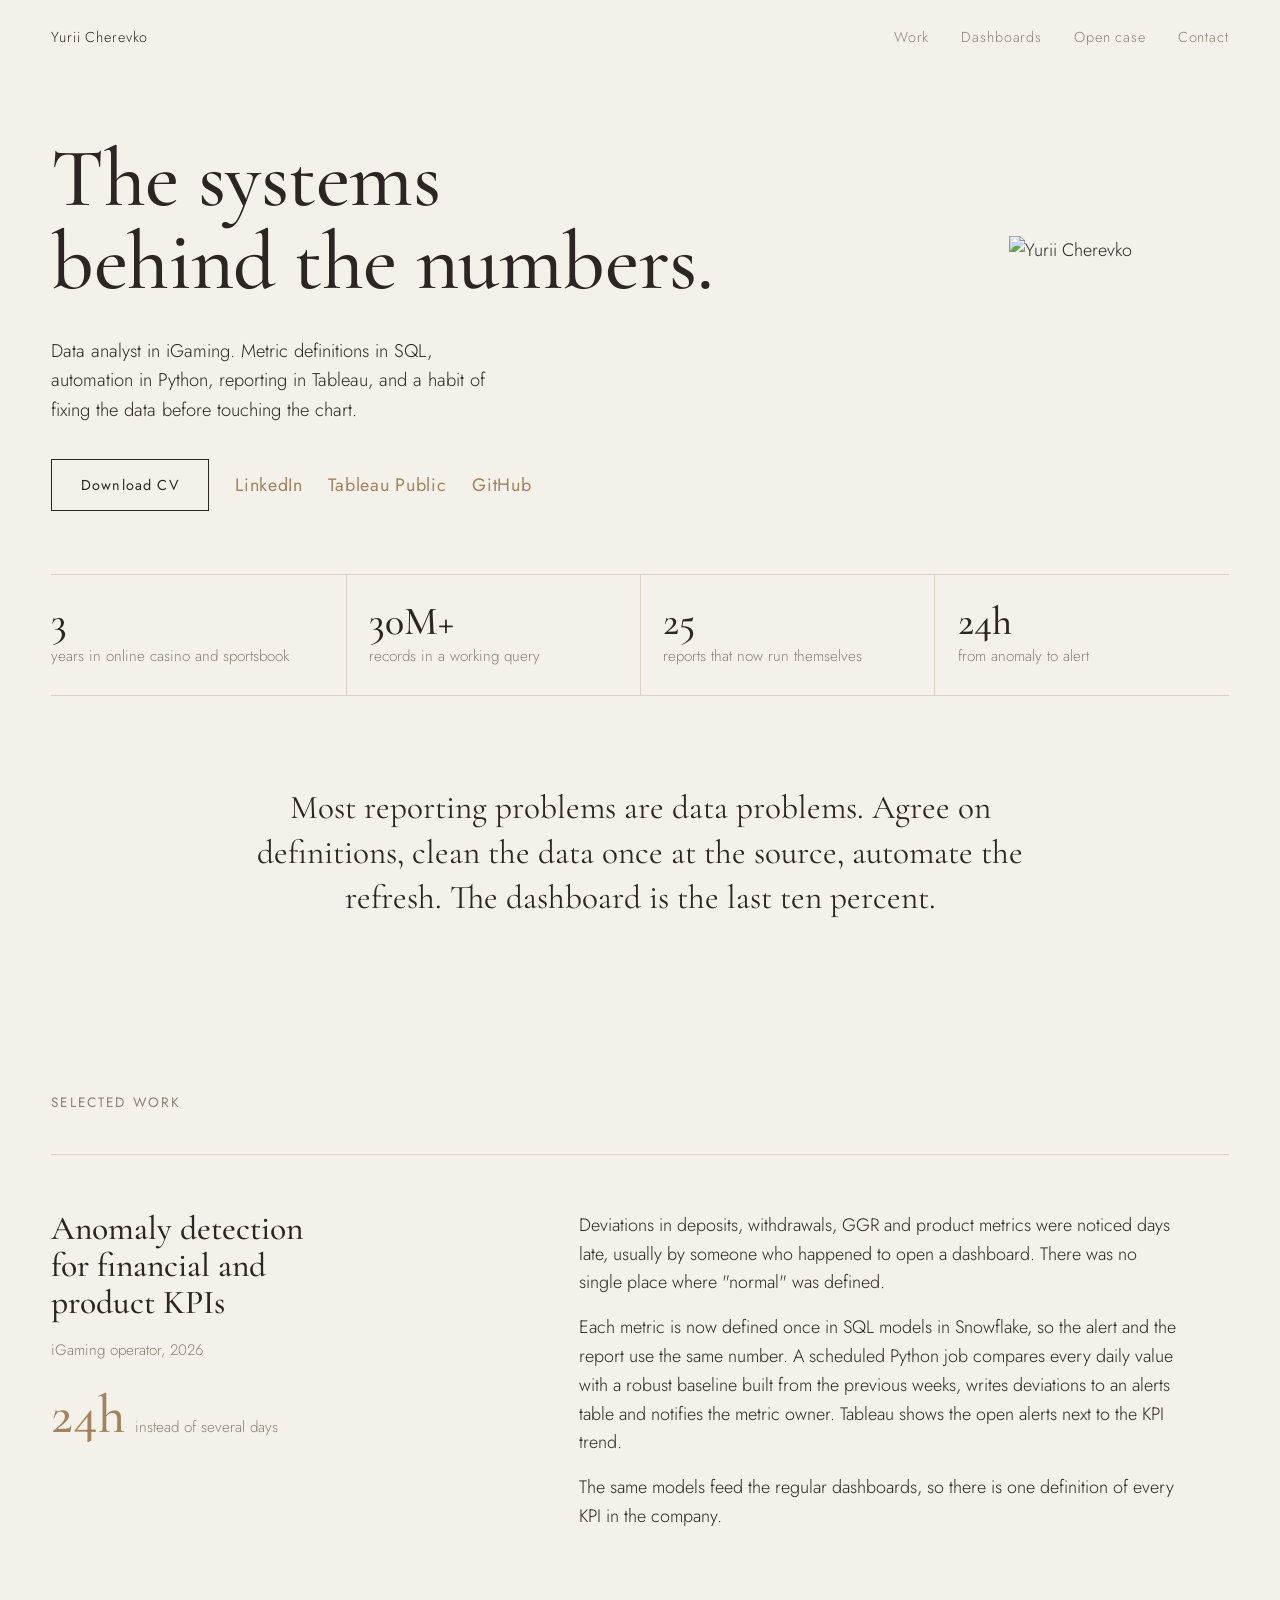
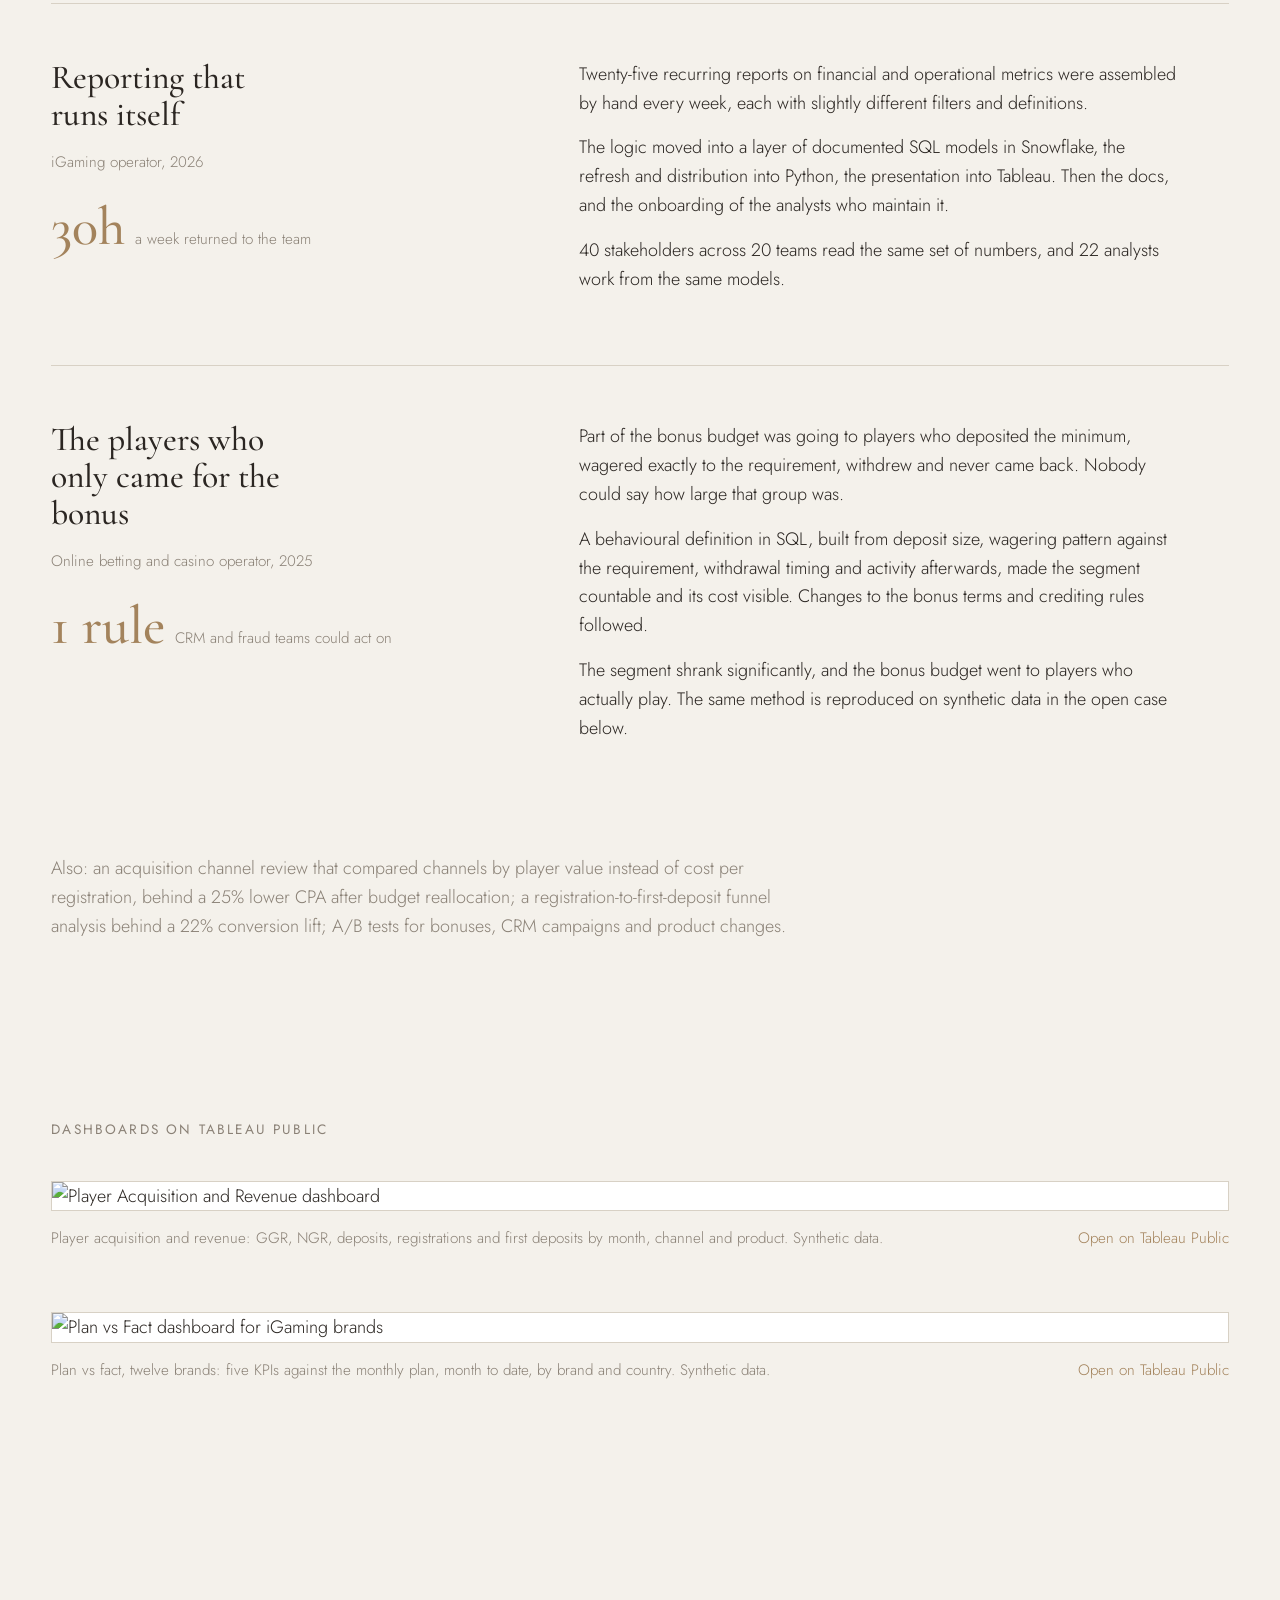
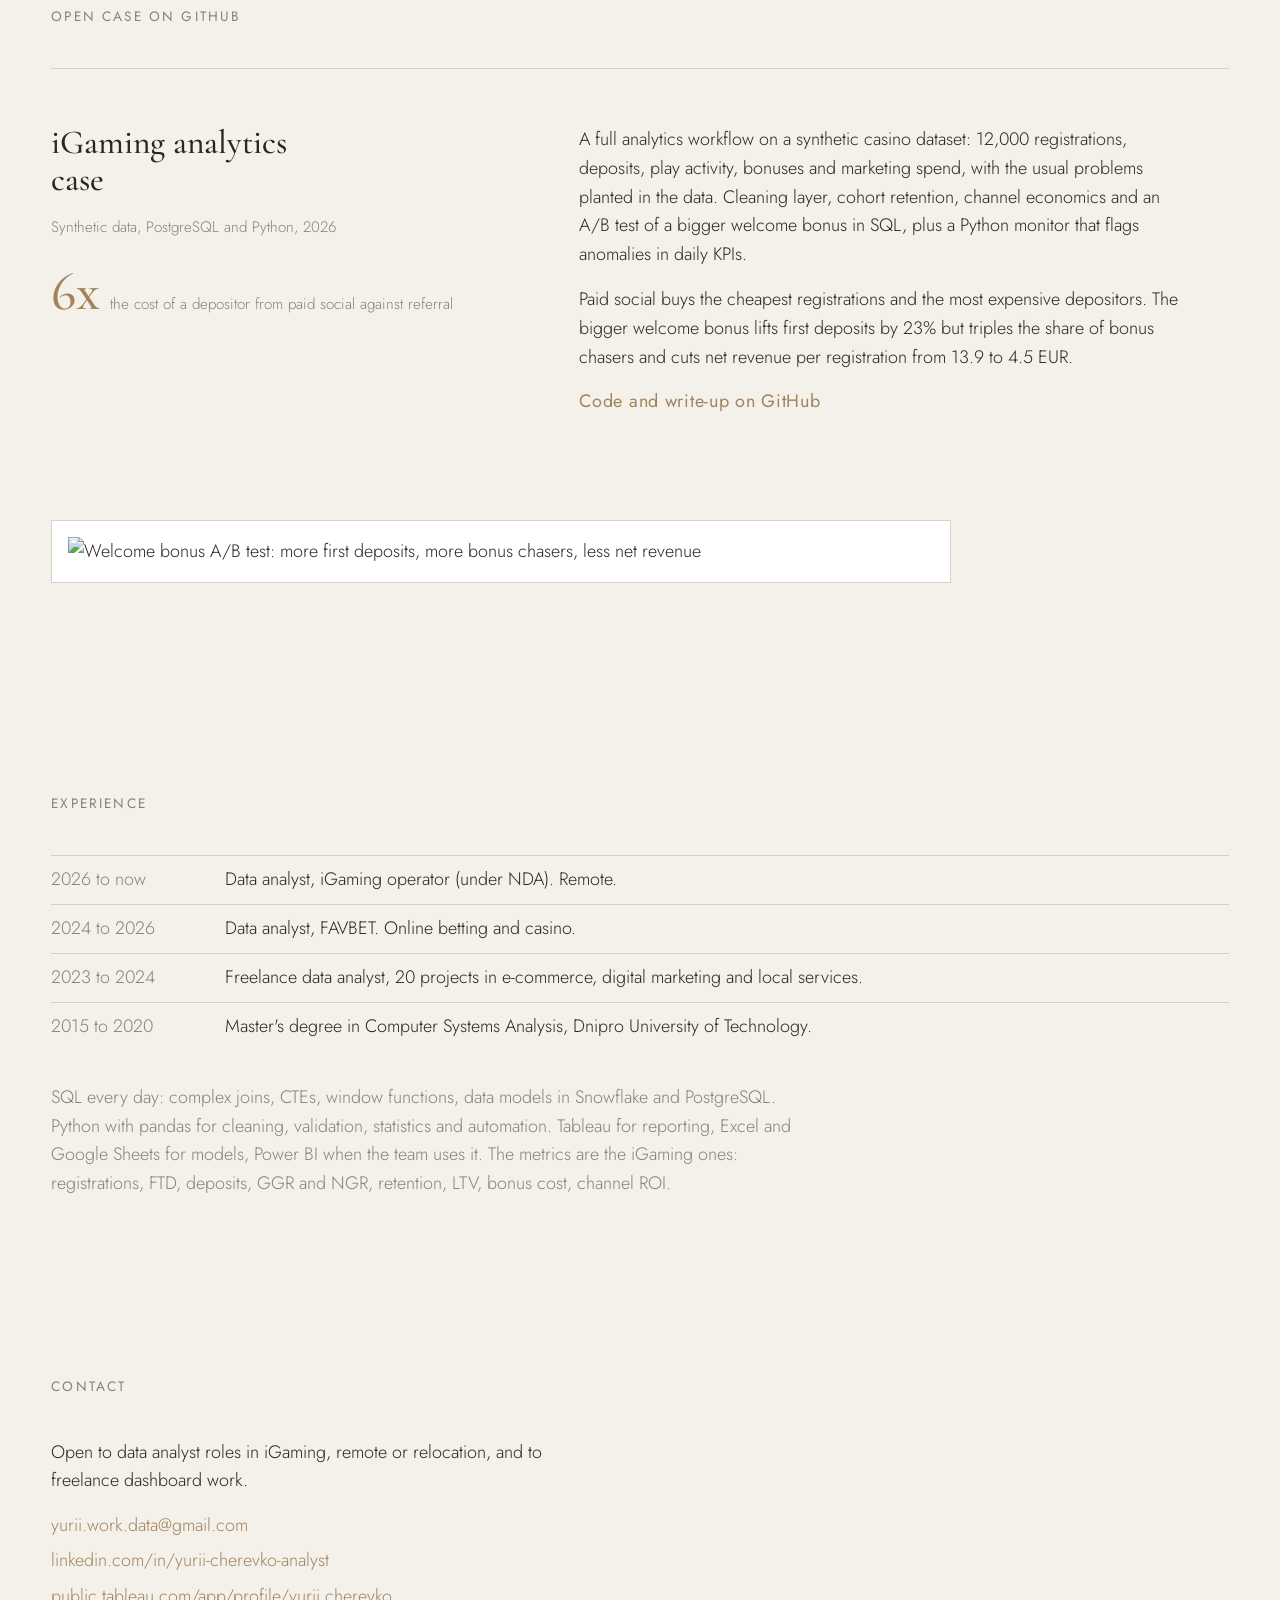
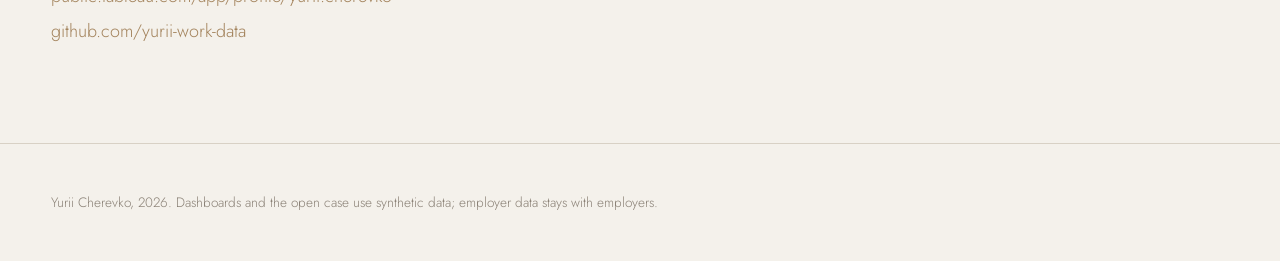
==== index.html @ 7acde405 "Add site" ====
<!doctype html>
<html lang="en">
<head>
<meta charset="utf-8">
<meta name="viewport" content="width=device-width, initial-scale=1">
<title>Yurii Cherevko, data analyst</title>
<meta name="description" content="Data analyst in iGaming: metric definitions in SQL, automation in Python, reporting in Tableau. Selected work, dashboards on Tableau Public and an open analytics case on GitHub.">
<link rel="preconnect" href="https://fonts.googleapis.com">
<link rel="preconnect" href="https://fonts.gstatic.com" crossorigin>
<link href="https://fonts.googleapis.com/css2?family=Cormorant+Garamond:wght@400;500;600&family=Jost:wght@300;400;500&display=swap" rel="stylesheet">
<link rel="stylesheet" href="styles.css">
</head>
<body>

<header class="top">
  <a class="brand" href="#">Yurii Cherevko</a>
  <nav>
    <a href="#work">Work</a>
    <a href="#dashboards">Dashboards</a>
    <a href="#case">Open case</a>
    <a href="#contact">Contact</a>
  </nav>
</header>

<main>

<section class="hero">
  <div class="hero-text">
    <h1>The systems<br>behind the numbers.</h1>
    <p class="lead">Data analyst in iGaming. Metric definitions in SQL, automation in Python, reporting in Tableau, and a habit of fixing the data before touching the chart.</p>
    <p class="actions">
      <a class="cta" href="Yurii_Cherevko_CV.pdf" download>Download CV</a>
      <a class="link" href="https://www.linkedin.com/in/yurii-cherevko-analyst/">LinkedIn</a>
      <a class="link" href="https://public.tableau.com/app/profile/yurii.cherevko">Tableau Public</a>
      <a class="link" href="https://github.com/yurii-work-data">GitHub</a>
    </p>
  </div>
  <img class="photo" src="assets/photo.jpg" alt="Yurii Cherevko" width="220" height="275">
</section>

<div class="strip">
  <div><b>3</b><span>years in online casino and sportsbook</span></div>
  <div><b>30M+</b><span>records in a working query</span></div>
  <div><b>25</b><span>reports that now run themselves</span></div>
  <div><b>24h</b><span>from anomaly to alert</span></div>
</div>

<section class="statement-wrap">
  <p class="statement">Most reporting problems are data problems. Agree on definitions, clean the data once at the source, automate the refresh. The dashboard is the last ten percent.</p>
</section>

<section id="work">
  <h2>Selected work</h2>

  <article class="story">
    <div>
      <h3>Anomaly detection for financial and product KPIs</h3>
      <p class="where">iGaming operator, 2026</p>
      <p class="num">24h<small>instead of several days</small></p>
    </div>
    <div>
      <p>Deviations in deposits, withdrawals, GGR and product metrics were noticed days late, usually by someone who happened to open a dashboard. There was no single place where "normal" was defined.</p>
      <p>Each metric is now defined once in SQL models in Snowflake, so the alert and the report use the same number. A scheduled Python job compares every daily value with a robust baseline built from the previous weeks, writes deviations to an alerts table and notifies the metric owner. Tableau shows the open alerts next to the KPI trend.</p>
      <p>The same models feed the regular dashboards, so there is one definition of every KPI in the company.</p>
    </div>
  </article>

  <article class="story">
    <div>
      <h3>Reporting that runs itself</h3>
      <p class="where">iGaming operator, 2026</p>
      <p class="num">30h<small>a week returned to the team</small></p>
    </div>
    <div>
      <p>Twenty-five recurring reports on financial and operational metrics were assembled by hand every week, each with slightly different filters and definitions.</p>
      <p>The logic moved into a layer of documented SQL models in Snowflake, the refresh and distribution into Python, the presentation into Tableau. Then the docs, and the onboarding of the analysts who maintain it.</p>
      <p>40 stakeholders across 20 teams read the same set of numbers, and 22 analysts work from the same models.</p>
    </div>
  </article>

  <article class="story">
    <div>
      <h3>The players who only came for the bonus</h3>
      <p class="where">Online betting and casino operator, 2025</p>
      <p class="num">1 rule<small>CRM and fraud teams could act on</small></p>
    </div>
    <div>
      <p>Part of the bonus budget was going to players who deposited the minimum, wagered exactly to the requirement, withdrew and never came back. Nobody could say how large that group was.</p>
      <p>A behavioural definition in SQL, built from deposit size, wagering pattern against the requirement, withdrawal timing and activity afterwards, made the segment countable and its cost visible. Changes to the bonus terms and crediting rules followed.</p>
      <p>The segment shrank significantly, and the bonus budget went to players who actually play. The same method is reproduced on synthetic data in the open case below.</p>
    </div>
  </article>

  <p class="also">Also: an acquisition channel review that compared channels by player value instead of cost per registration, behind a 25% lower CPA after budget reallocation; a registration-to-first-deposit funnel analysis behind a 22% conversion lift; A/B tests for bonuses, CRM campaigns and product changes.</p>
</section>

<section id="dashboards">
  <h2>Dashboards on Tableau Public</h2>
  <figure class="dash">
    <a href="https://public.tableau.com/app/profile/yurii.cherevko/viz/PlayerAcquisitionRevenueDashboard/KPIDashboard"><img src="assets/dashboard_acquisition.jpg" alt="Player Acquisition and Revenue dashboard" loading="lazy"></a>
    <figcaption><span>Player acquisition and revenue: GGR, NGR, deposits, registrations and first deposits by month, channel and product. Synthetic data.</span><a href="https://public.tableau.com/app/profile/yurii.cherevko/viz/PlayerAcquisitionRevenueDashboard/KPIDashboard">Open on Tableau Public</a></figcaption>
  </figure>
  <figure class="dash">
    <a href="https://public.tableau.com/app/profile/yurii.cherevko/viz/PlanvsFactiGamingbrands/Dashboard1"><img src="assets/dashboard_planvsfact.jpg" alt="Plan vs Fact dashboard for iGaming brands" loading="lazy"></a>
    <figcaption><span>Plan vs fact, twelve brands: five KPIs against the monthly plan, month to date, by brand and country. Synthetic data.</span><a href="https://public.tableau.com/app/profile/yurii.cherevko/viz/PlanvsFactiGamingbrands/Dashboard1">Open on Tableau Public</a></figcaption>
  </figure>
</section>

<section id="case">
  <h2>Open case on GitHub</h2>
  <article class="story">
    <div>
      <h3>iGaming analytics case</h3>
      <p class="where">Synthetic data, PostgreSQL and Python, 2026</p>
      <p class="num">6x<small>the cost of a depositor from paid social against referral</small></p>
    </div>
    <div>
      <p>A full analytics workflow on a synthetic casino dataset: 12,000 registrations, deposits, play activity, bonuses and marketing spend, with the usual problems planted in the data. Cleaning layer, cohort retention, channel economics and an A/B test of a bigger welcome bonus in SQL, plus a Python monitor that flags anomalies in daily KPIs.</p>
      <p>Paid social buys the cheapest registrations and the most expensive depositors. The bigger welcome bonus lifts first deposits by 23% but triples the share of bonus chasers and cuts net revenue per registration from 13.9 to 4.5 EUR.</p>
      <p><a class="link" href="https://github.com/yurii-work-data/igaming-analytics-case">Code and write-up on GitHub</a></p>
    </div>
  </article>
  <figure class="dash chart">
    <a href="https://github.com/yurii-work-data/igaming-analytics-case"><img src="assets/case_ab_test.png" alt="Welcome bonus A/B test: more first deposits, more bonus chasers, less net revenue" loading="lazy"></a>
  </figure>
</section>

<section id="experience">
  <h2>Experience</h2>
  <dl class="timeline">
    <div><dt>2026 to now</dt><dd>Data analyst, iGaming operator (under NDA). Remote.</dd></div>
    <div><dt>2024 to 2026</dt><dd>Data analyst, FAVBET. Online betting and casino.</dd></div>
    <div><dt>2023 to 2024</dt><dd>Freelance data analyst, 20 projects in e-commerce, digital marketing and local services.</dd></div>
    <div><dt>2015 to 2020</dt><dd>Master's degree in Computer Systems Analysis, Dnipro University of Technology.</dd></div>
  </dl>
  <p class="skills">SQL every day: complex joins, CTEs, window functions, data models in Snowflake and PostgreSQL. Python with pandas for cleaning, validation, statistics and automation. Tableau for reporting, Excel and Google Sheets for models, Power BI when the team uses it. The metrics are the iGaming ones: registrations, FTD, deposits, GGR and NGR, retention, LTV, bonus cost, channel ROI.</p>
</section>

<section id="contact" class="contact">
  <h2>Contact</h2>
  <p>Open to data analyst roles in iGaming, remote or relocation, and to freelance dashboard work.</p>
  <p class="contact-lines">
    <a href="mailto:yurii.work.data@gmail.com">yurii.work.data@gmail.com</a>
    <a href="https://www.linkedin.com/in/yurii-cherevko-analyst/">linkedin.com/in/yurii-cherevko-analyst</a>
    <a href="https://public.tableau.com/app/profile/yurii.cherevko">public.tableau.com/app/profile/yurii.cherevko</a>
    <a href="https://github.com/yurii-work-data">github.com/yurii-work-data</a>
  </p>
</section>

</main>

<footer>Yurii Cherevko, 2026. Dashboards and the open case use synthetic data; employer data stays with employers.</footer>

</body>
</html>
---- styles.css ----
:root {
  --ivory: #f4f1eb;
  --sand: #e9e3d8;
  --taupe: #b8ad9c;
  --camel: #a3835c;
  --ink: #2b2622;
  --soft: #8a8176;
  --line: #d8d1c5;
}

* { box-sizing: border-box; }

html { scroll-behavior: smooth; }

body {
  margin: 0;
  background: var(--ivory);
  color: var(--ink);
  font-family: "Jost", "Helvetica Neue", Arial, sans-serif;
  font-weight: 300;
  font-size: 18px;
  line-height: 1.6;
}

a { color: var(--ink); text-decoration: none; }
a:hover { text-decoration: underline; text-underline-offset: 4px; }
a:focus-visible { outline: 2px solid var(--camel); outline-offset: 3px; }

h1, h2, h3 { margin: 0; font-weight: 500; }
h1, h3, .num, .strip b, .statement { font-family: "Cormorant Garamond", Georgia, serif; }
p { margin: 0 0 1rem; }

.top {
  display: flex;
  justify-content: space-between;
  align-items: baseline;
  gap: 1rem;
  padding: 1.6rem 4vw;
  font-size: 0.9rem;
  letter-spacing: 0.06em;
}
.top nav { display: flex; gap: 2rem; flex-wrap: wrap; }
.top nav a { color: var(--soft); }

main { padding: 0 4vw; }

.hero {
  display: grid;
  grid-template-columns: 1fr auto;
  gap: 4vw;
  align-items: center;
  padding: 7vh 0 7vh;
}
.hero h1 { font-size: clamp(2.8rem, 6.5vw, 5.6rem); line-height: 1; letter-spacing: -0.005em; }
.lead { margin: 2rem 0 0; max-width: 40ch; font-size: 1.15rem; }
.actions { display: flex; align-items: center; gap: 1.6rem; flex-wrap: wrap; margin: 2.2rem 0 0; }
.cta {
  display: inline-block;
  border: 1px solid var(--ink);
  padding: 0.85rem 1.8rem;
  letter-spacing: 0.08em;
  font-size: 0.9rem;
  font-weight: 400;
}
.cta:hover { background: var(--ink); color: var(--ivory); text-decoration: none; }
.link { color: var(--camel); letter-spacing: 0.04em; font-weight: 400; }
.photo {
  width: 220px;
  height: 275px;
  object-fit: cover;
  object-position: top;
  filter: saturate(0.85);
  align-self: end;
}

.strip {
  display: grid;
  grid-template-columns: repeat(4, 1fr);
  border-top: 1px solid var(--line);
  border-bottom: 1px solid var(--line);
}
.strip div { padding: 1.6rem 1.4rem 1.6rem 1.4rem; border-left: 1px solid var(--line); }
.strip div:first-child { border-left: none; padding-left: 0; }
.strip b { display: block; font-weight: 500; font-size: 2.5rem; line-height: 1; }
.strip span { color: var(--soft); font-size: 0.95rem; }

section { padding: 9vh 0; }
.statement-wrap { padding: 10vh 0; }
.statement {
  max-width: 52ch;
  margin: 0 auto;
  text-align: center;
  font-size: clamp(1.5rem, 2.6vw, 2.1rem);
  line-height: 1.35;
  font-weight: 400;
}

h2 {
  font-size: 0.85rem;
  letter-spacing: 0.16em;
  text-transform: uppercase;
  color: var(--soft);
  font-weight: 400;
  margin-bottom: 2.5rem;
}

.story {
  display: grid;
  grid-template-columns: 1fr 1.4fr;
  gap: 5vw;
  padding: 3.5rem 0;
  border-top: 1px solid var(--line);
}
.story h3 { font-size: 2.1rem; line-height: 1.1; max-width: 16ch; }
.where { color: var(--soft); font-size: 0.95rem; margin: 1rem 0 0; }
.num { font-size: 3.4rem; line-height: 1; color: var(--camel); margin: 1.6rem 0 0; font-weight: 500; }
.num small { font-family: "Jost", sans-serif; font-size: 0.95rem; color: var(--soft); font-weight: 300; margin-left: 0.6rem; }
.story p { max-width: 60ch; }
.also { color: var(--soft); max-width: 76ch; margin-top: 2.5rem; }

.dash { margin: 0 0 3rem; }
.dash img { width: 100%; display: block; border: 1px solid var(--line); background: #fff; }
.dash a:hover { text-decoration: none; }
.dash figcaption { display: flex; justify-content: space-between; gap: 2rem; padding: 0.9rem 0; color: var(--soft); font-size: 0.95rem; }
.dash figcaption a { color: var(--camel); white-space: nowrap; }
.dash.chart { max-width: 900px; margin-top: 2rem; }
.dash.chart img { padding: 1rem; }

.timeline { margin: 0 0 2rem; }
.timeline div { display: grid; grid-template-columns: 150px 1fr; gap: 1.5rem; padding: 0.6rem 0; border-top: 1px solid var(--line); }
.timeline dt { color: var(--soft); }
.timeline dd { margin: 0; }
.skills { max-width: 76ch; color: var(--soft); }

.contact p { max-width: 52ch; }
.contact-lines { display: flex; flex-direction: column; gap: 0.4rem; }
.contact-lines a { color: var(--camel); }

footer { padding: 3rem 4vw; color: var(--soft); font-size: 0.85rem; border-top: 1px solid var(--line); }

@media (max-width: 820px) {
  .hero { grid-template-columns: 1fr; gap: 2rem; padding-top: 4vh; }
  .photo { width: 150px; height: 188px; order: -1; }
  .strip { grid-template-columns: 1fr 1fr; }
  .strip div { border-left: none; padding-left: 0; }
  .story { grid-template-columns: 1fr; gap: 1.2rem; padding: 2.5rem 0; }
  .story h3 { max-width: none; }
  .timeline div { grid-template-columns: 1fr; gap: 0.1rem; }
  .dash figcaption { flex-direction: column; gap: 0.3rem; }
  section { padding: 6vh 0; }
}

@media (prefers-reduced-motion: reduce) {
  html { scroll-behavior: auto; }
}
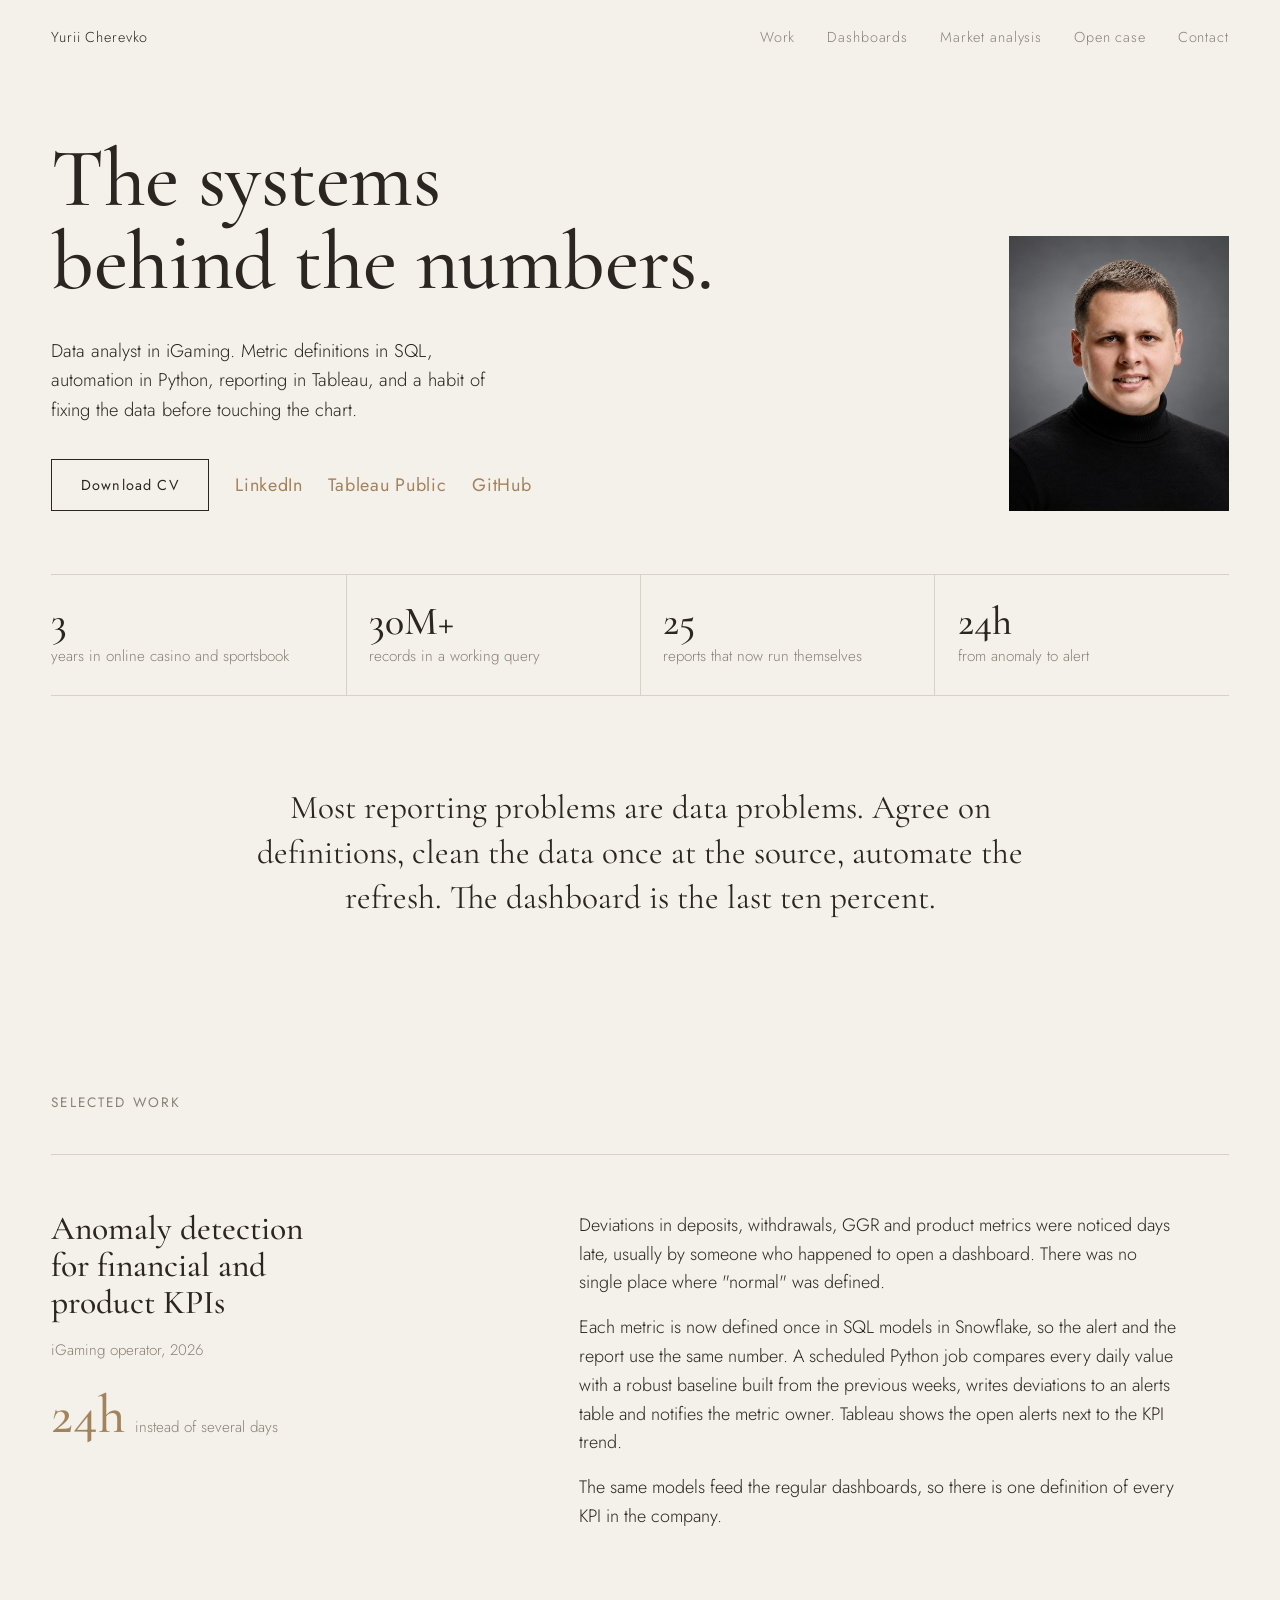
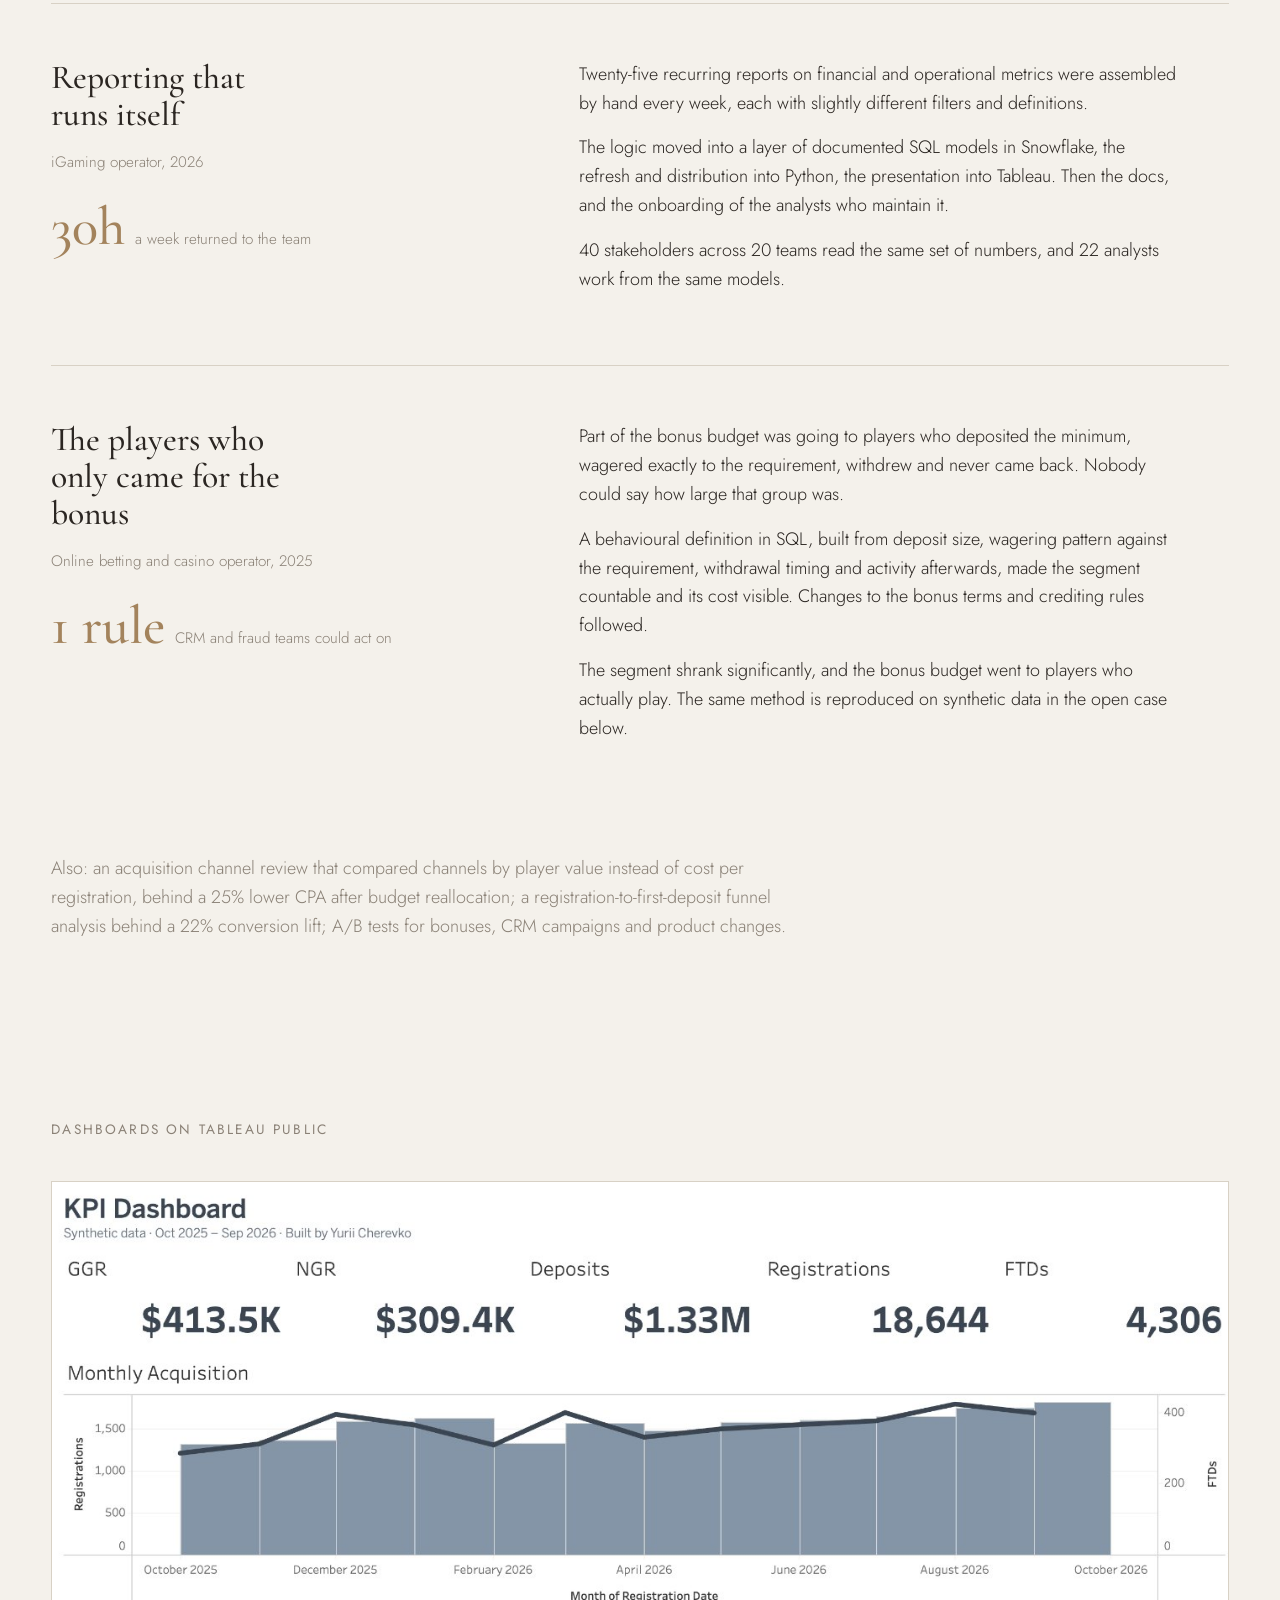
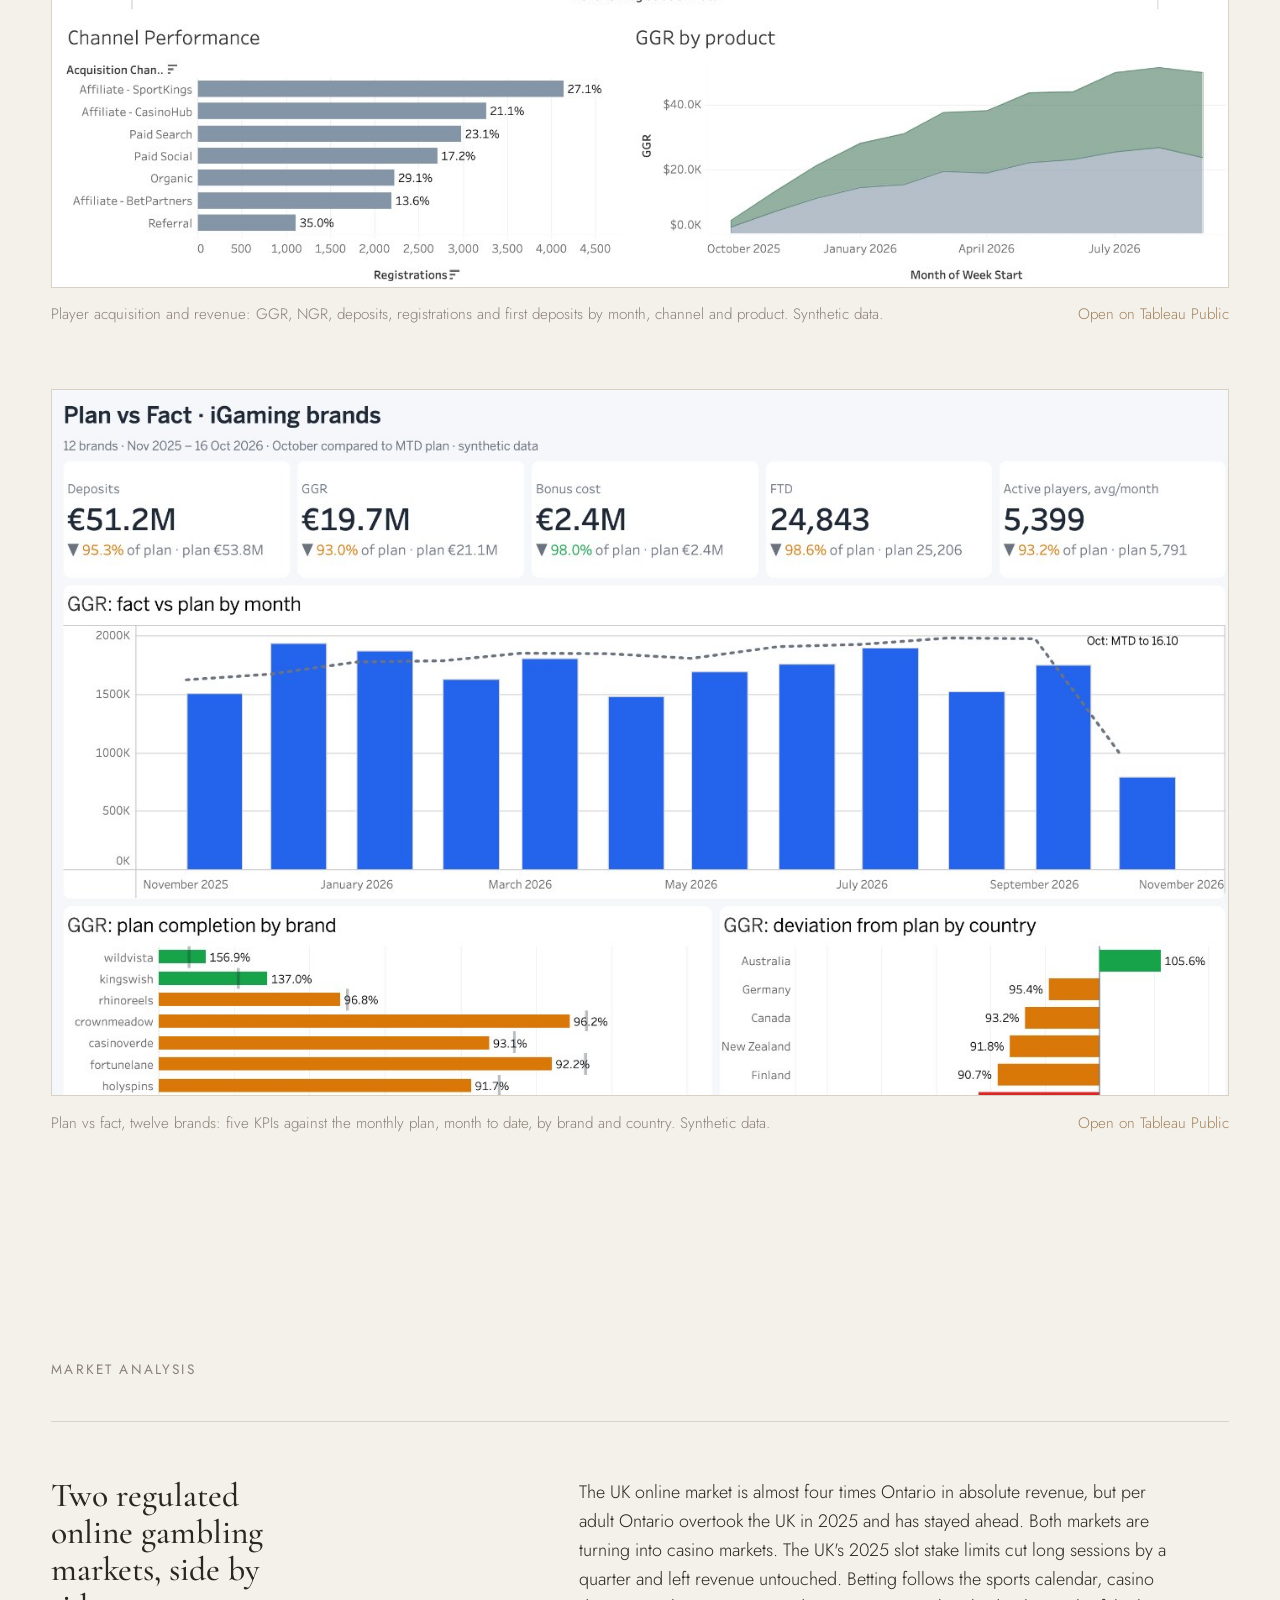
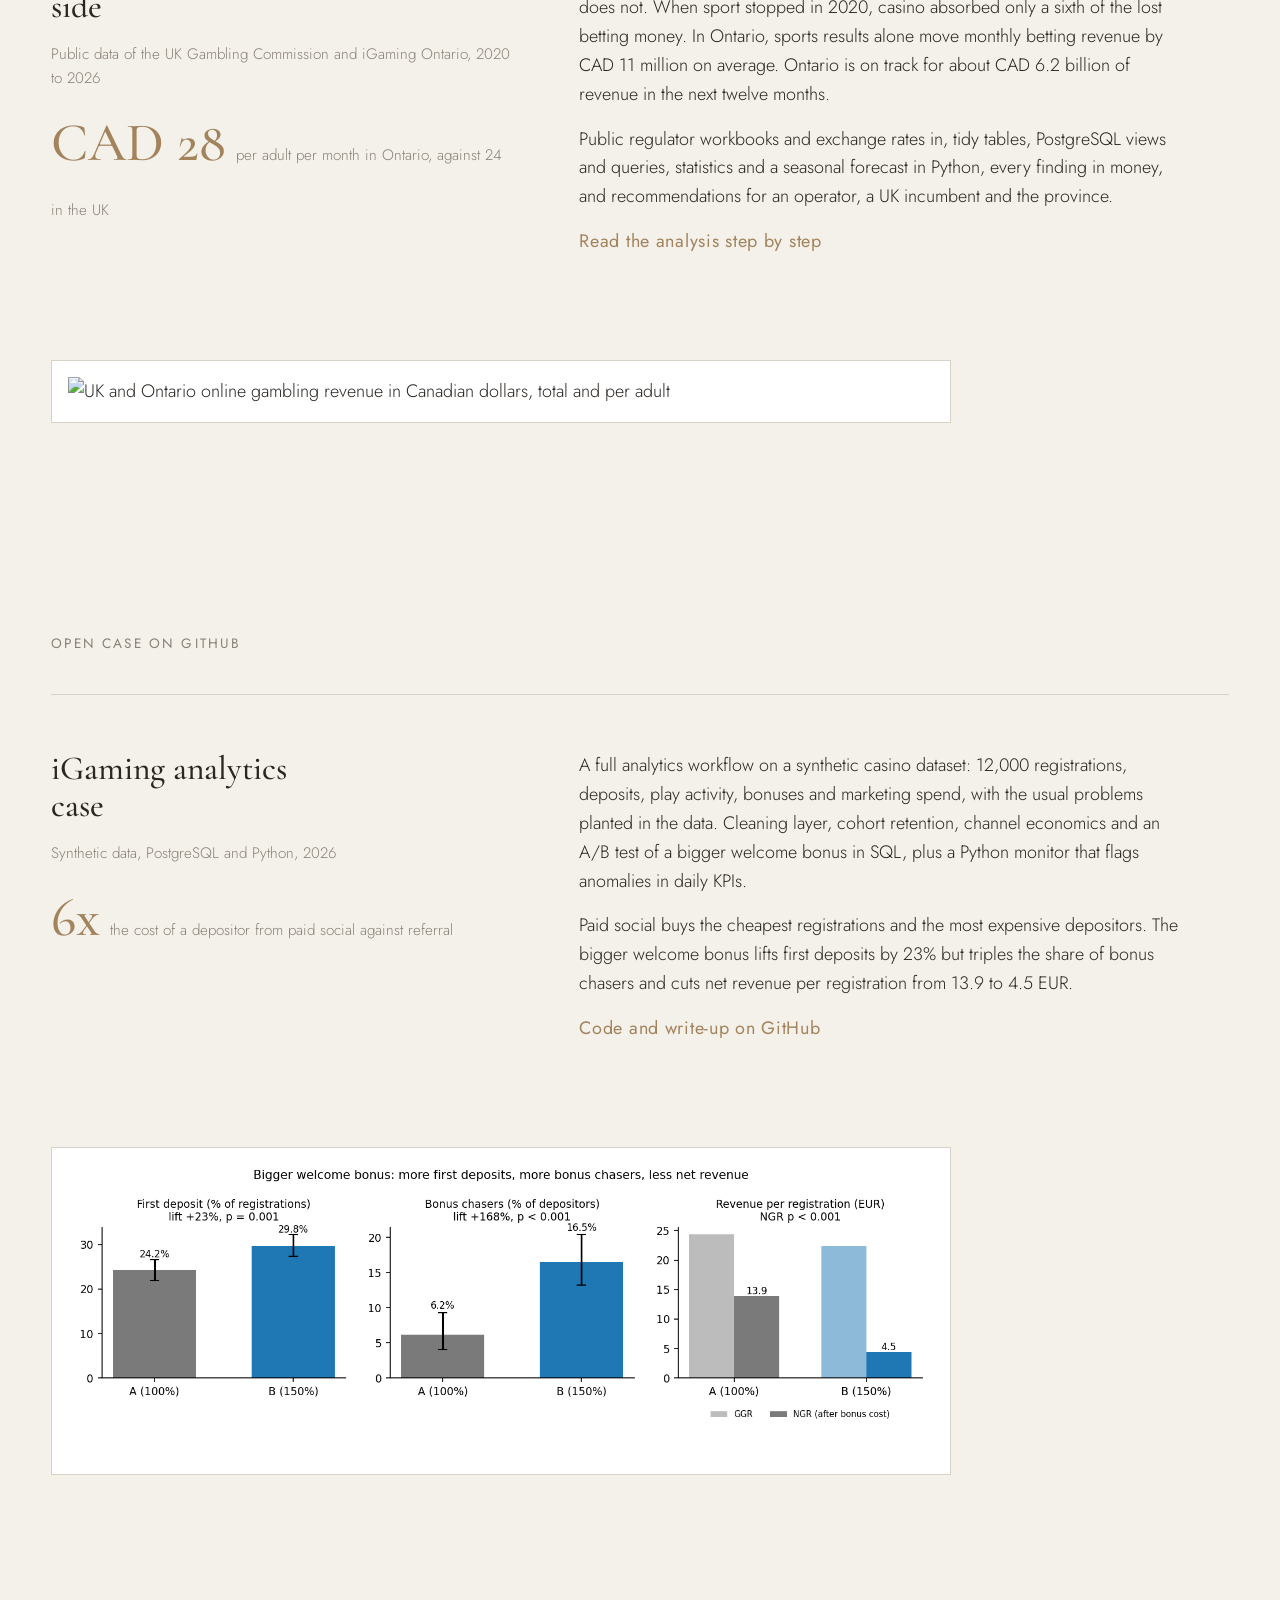
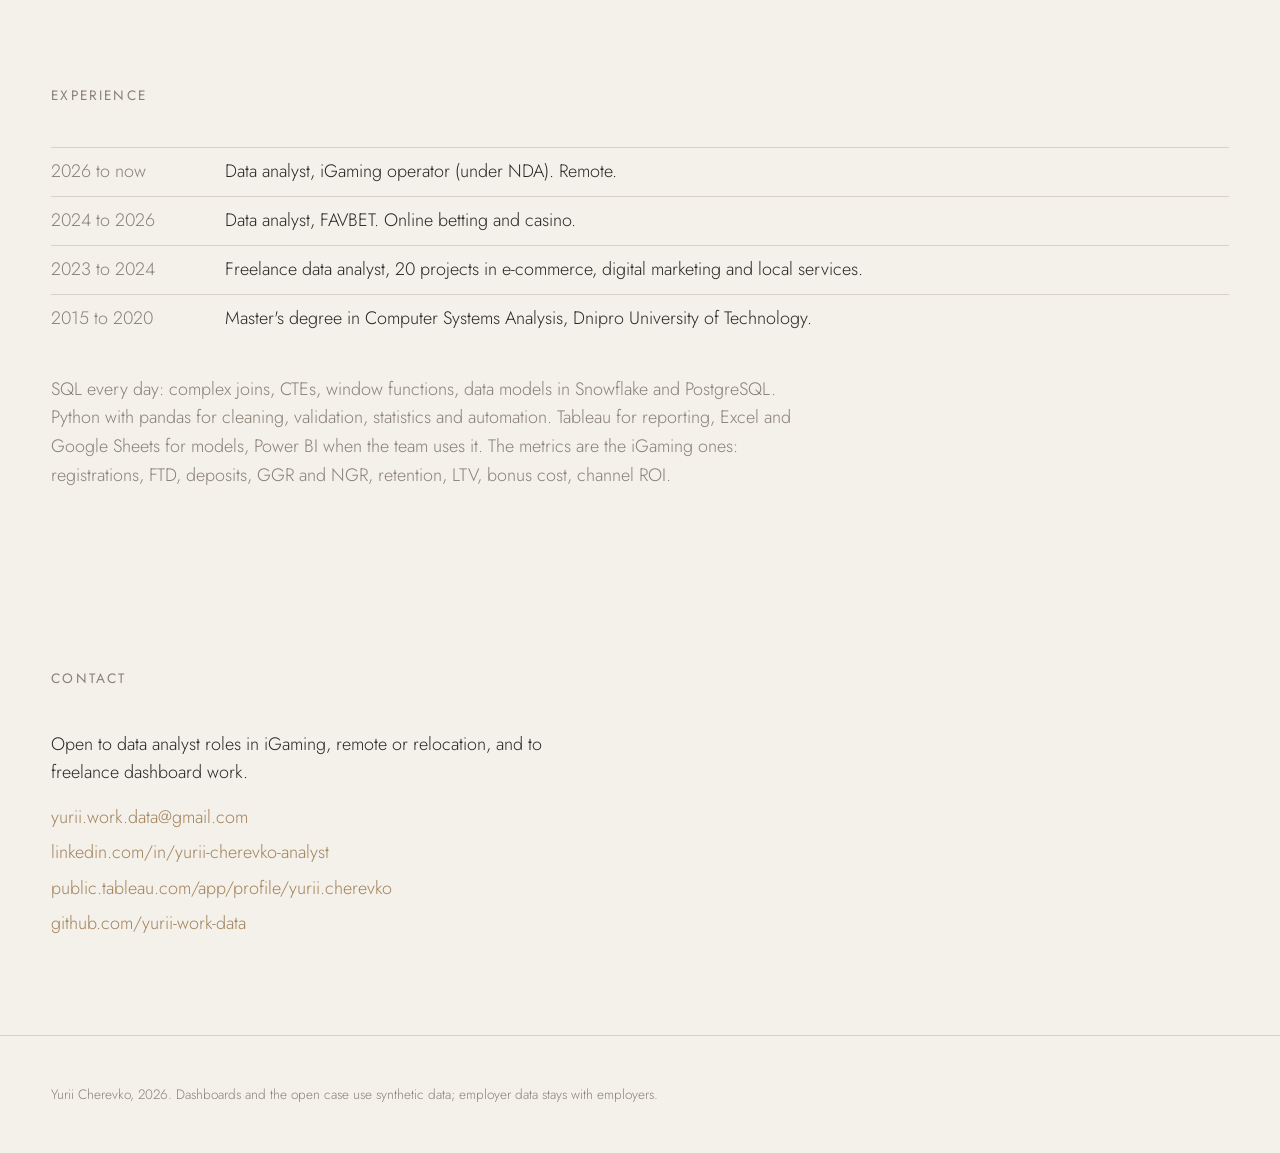
==== commit 17476a7f: "Add market analysis page and section" ====
--- a/index.html
+++ b/index.html
@@ -17,6 +17,7 @@
   <nav>
     <a href="#work">Work</a>
     <a href="#dashboards">Dashboards</a>
+    <a href="#market">Market analysis</a>
     <a href="#case">Open case</a>
     <a href="#contact">Contact</a>
   </nav>
@@ -106,6 +107,25 @@
   </figure>
 </section>
 
+<section id="market">
+  <h2>Market analysis</h2>
+  <article class="story">
+    <div>
+      <h3>Two regulated online gambling markets, side by side</h3>
+      <p class="where">Public data of the UK Gambling Commission and iGaming Ontario, 2020 to 2026</p>
+      <p class="num">CAD 28<small>per adult per month in Ontario, against 24 in the UK</small></p>
+    </div>
+    <div>
+      <p>The UK online market is almost four times Ontario in absolute revenue, but per adult Ontario overtook the UK in 2025 and has stayed ahead. Both markets are turning into casino markets. The UK's 2025 slot stake limits cut long sessions by a quarter and left revenue untouched. Betting follows the sports calendar, casino does not. When sport stopped in 2020, casino absorbed only a sixth of the lost betting money. In Ontario, sports results alone move monthly betting revenue by CAD 11 million on average. Ontario is on track for about CAD 6.2 billion of revenue in the next twelve months.</p>
+      <p>Public regulator workbooks and exchange rates in, tidy tables, PostgreSQL views and queries, statistics and a seasonal forecast in Python, every finding in money, and recommendations for an operator, a UK incumbent and the province.</p>
+      <p><a class="link" href="uk-ontario-market.html">Read the analysis step by step</a></p>
+    </div>
+  </article>
+  <figure class="dash chart">
+    <a href="uk-ontario-market.html"><img src="assets/market/01_market_size.png" alt="UK and Ontario online gambling revenue in Canadian dollars, total and per adult" loading="lazy"></a>
+  </figure>
+</section>
+
 <section id="case">
   <h2>Open case on GitHub</h2>
   <article class="story">
